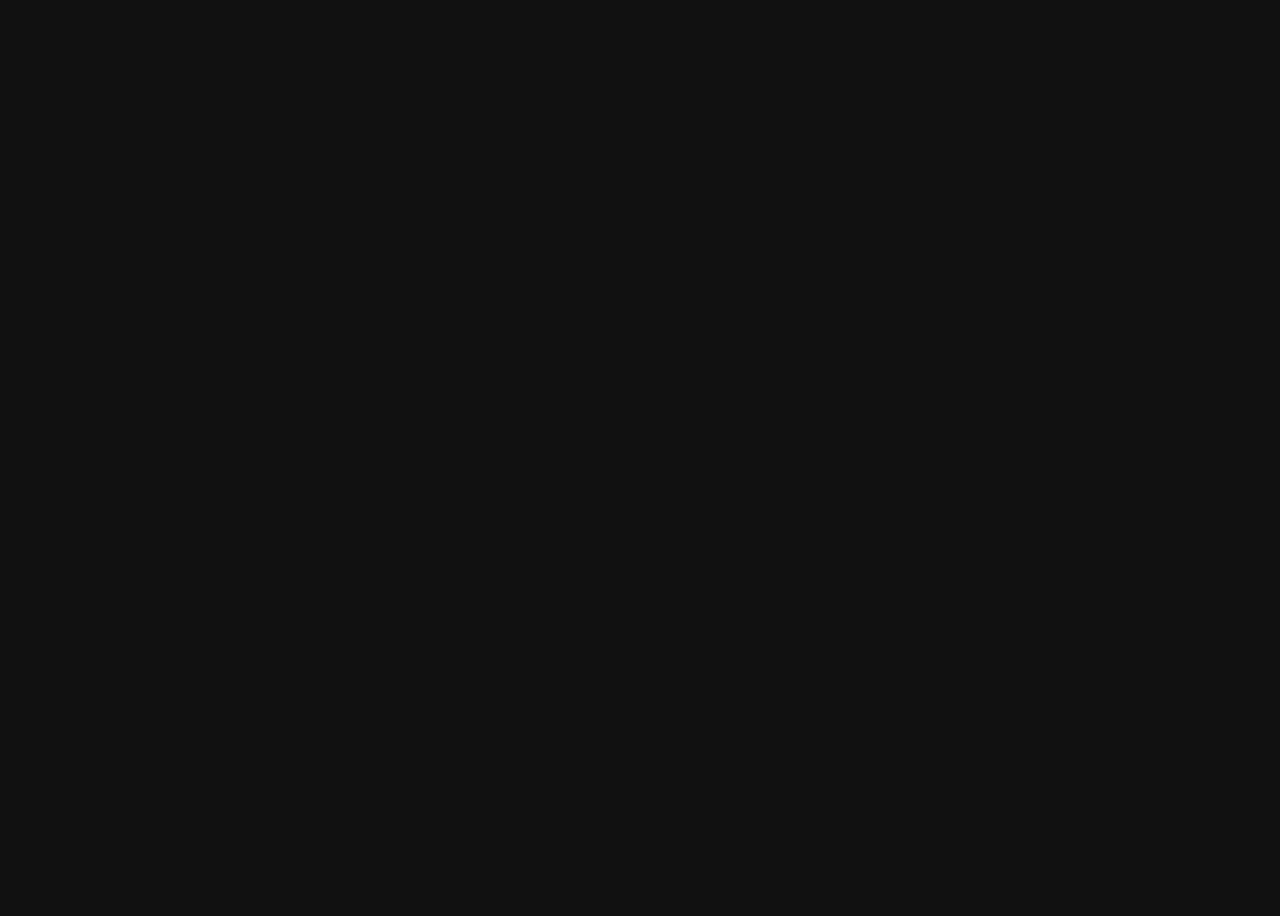
==== index2.html @ e698eedc "Inclusão de animações :hover -Animação no navBar -Animação nop textHero -Algumas correções" ====
<!DOCTYPE html>
<html lang="pt-BR">
<head>
  <meta charset="UTF-8">
  <meta name="viewport" content="width=device-width, initial-scale=1.0">

  <title>Texto Animado</title>

  <style>
    body{
      background: #111;
      color: white;
      height: 100vh;
      display: flex;
      justify-content: center;
      align-items: center;
      font-family: Arial, sans-serif;
    }

    .container{
      font-size: 40px;
      font-weight: bold;
    }

    #texto{
      color: #00ff88;
      transition: opacity 0.5s ease;
    }

    .fade{
      opacity: 0;
    }
  </style>
</head>
<body>

  <div class="container"><span id="texto"></span>
  </div>

  <script>
    const textos = [
      "Disciplina",
      "Força",
      "Técnica",
      "Tradição"
    ];

    let index = 0;

    const elemento = document.getElementById("texto");

    function trocarTexto() {

      // Faz o texto desaparecer
      elemento.classList.add("fade");

      setTimeout(() => {

        // Troca o texto
        index = (index + 1) % textos.length;
        elemento.textContent = textos[index];

        // Faz aparecer novamente
        elemento.classList.remove("fade");

      }, 400);

    }

    // Troca a cada 2 segundos
    setInterval(trocarTexto, 1200);
  </script>

  <script src="https://cdn.jsdelivr.net/npm/typed.js@2.0.12"></script>

<span id="typed"></span>

<script>
  new Typed('#typed', {
    strings: [
      'Programador',
      'Designer',
      'Freelancer'
    ],
    typeSpeed: 70,
    backSpeed: 50,
    loop: true
  });
</script>

</body>
</html>
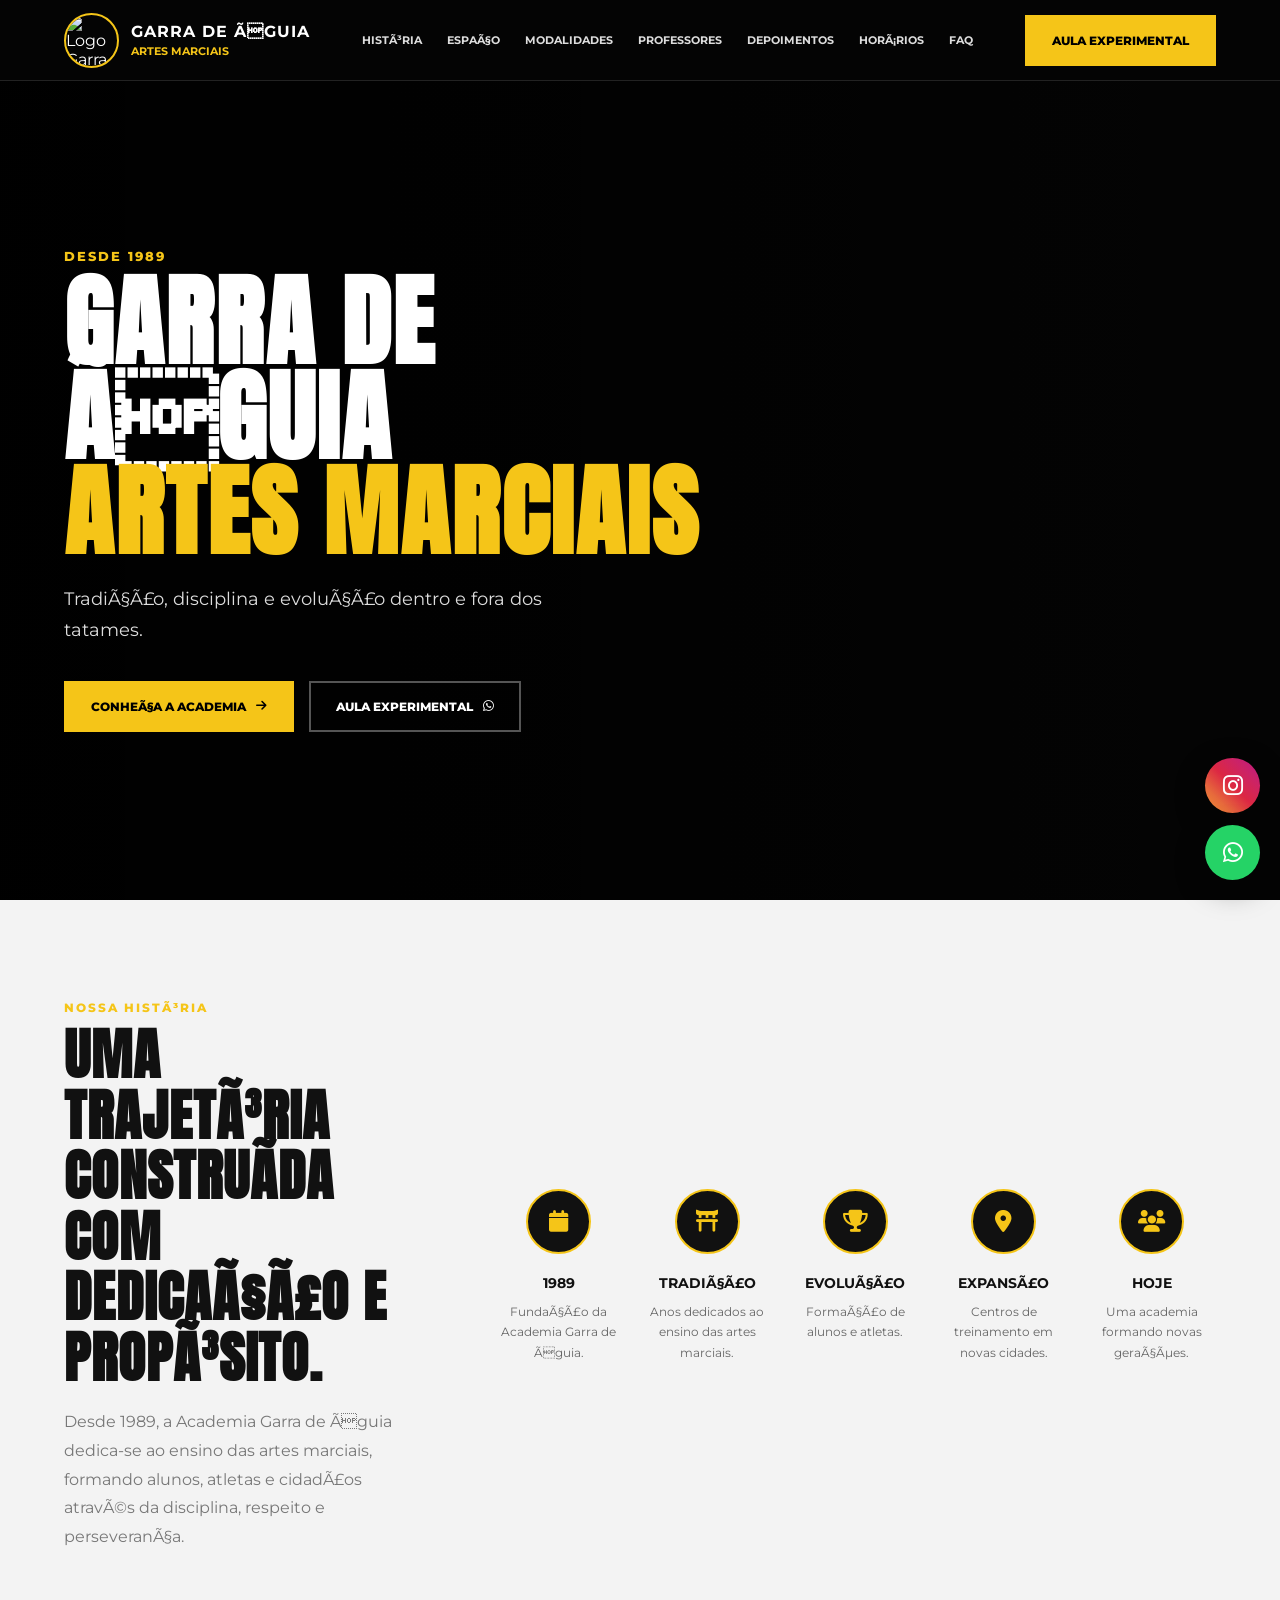
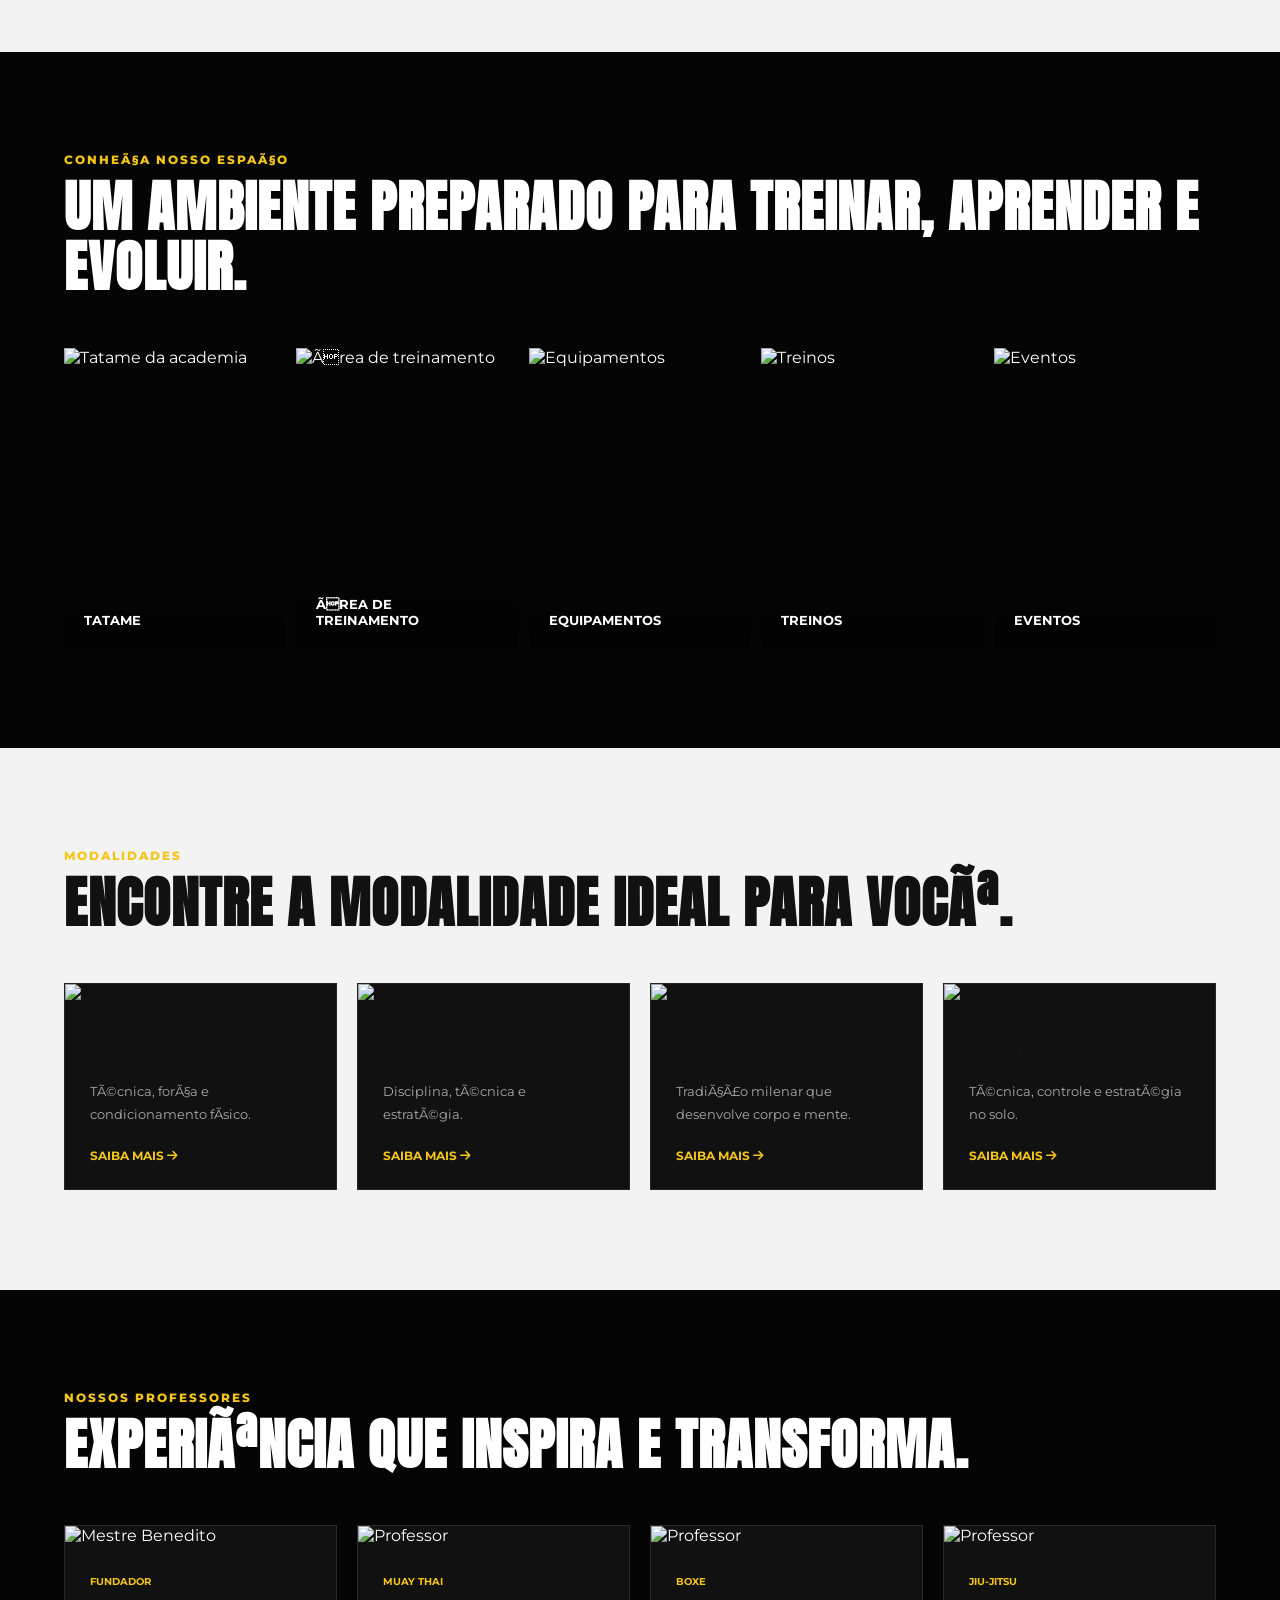
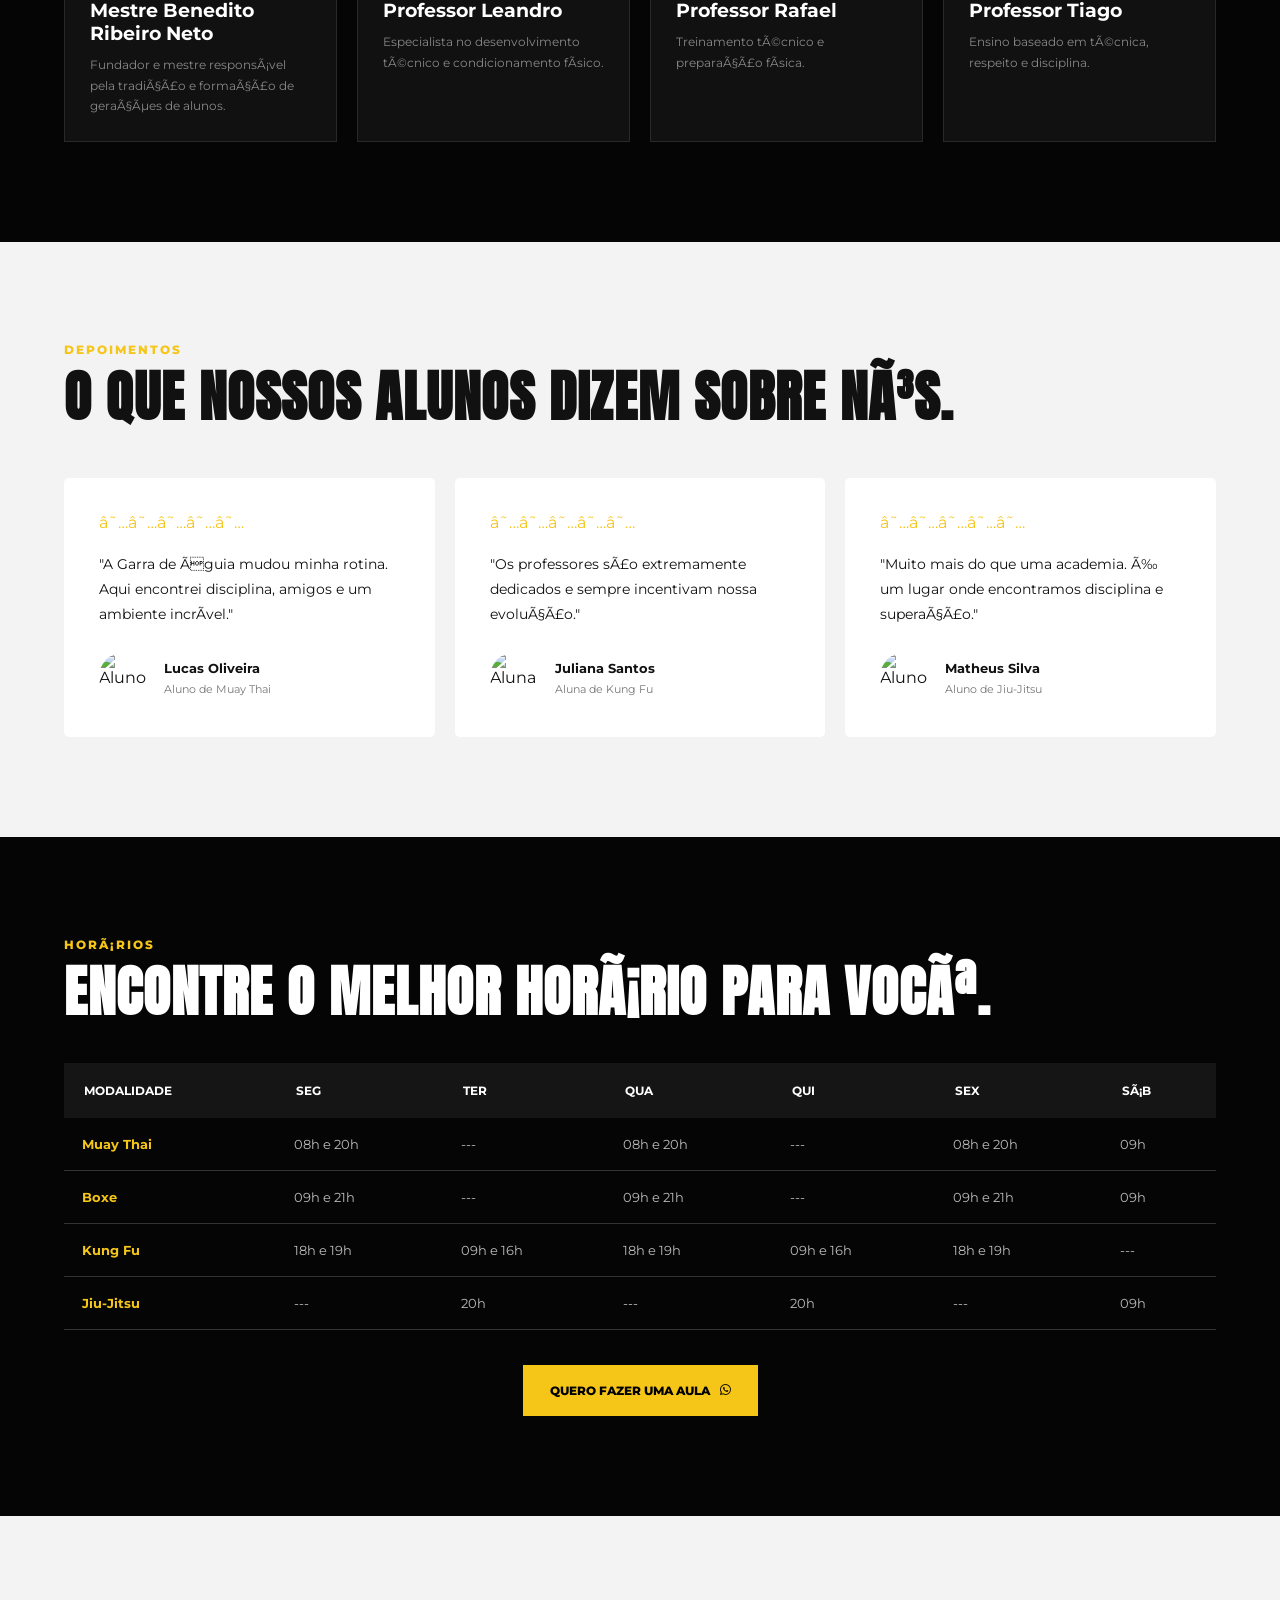
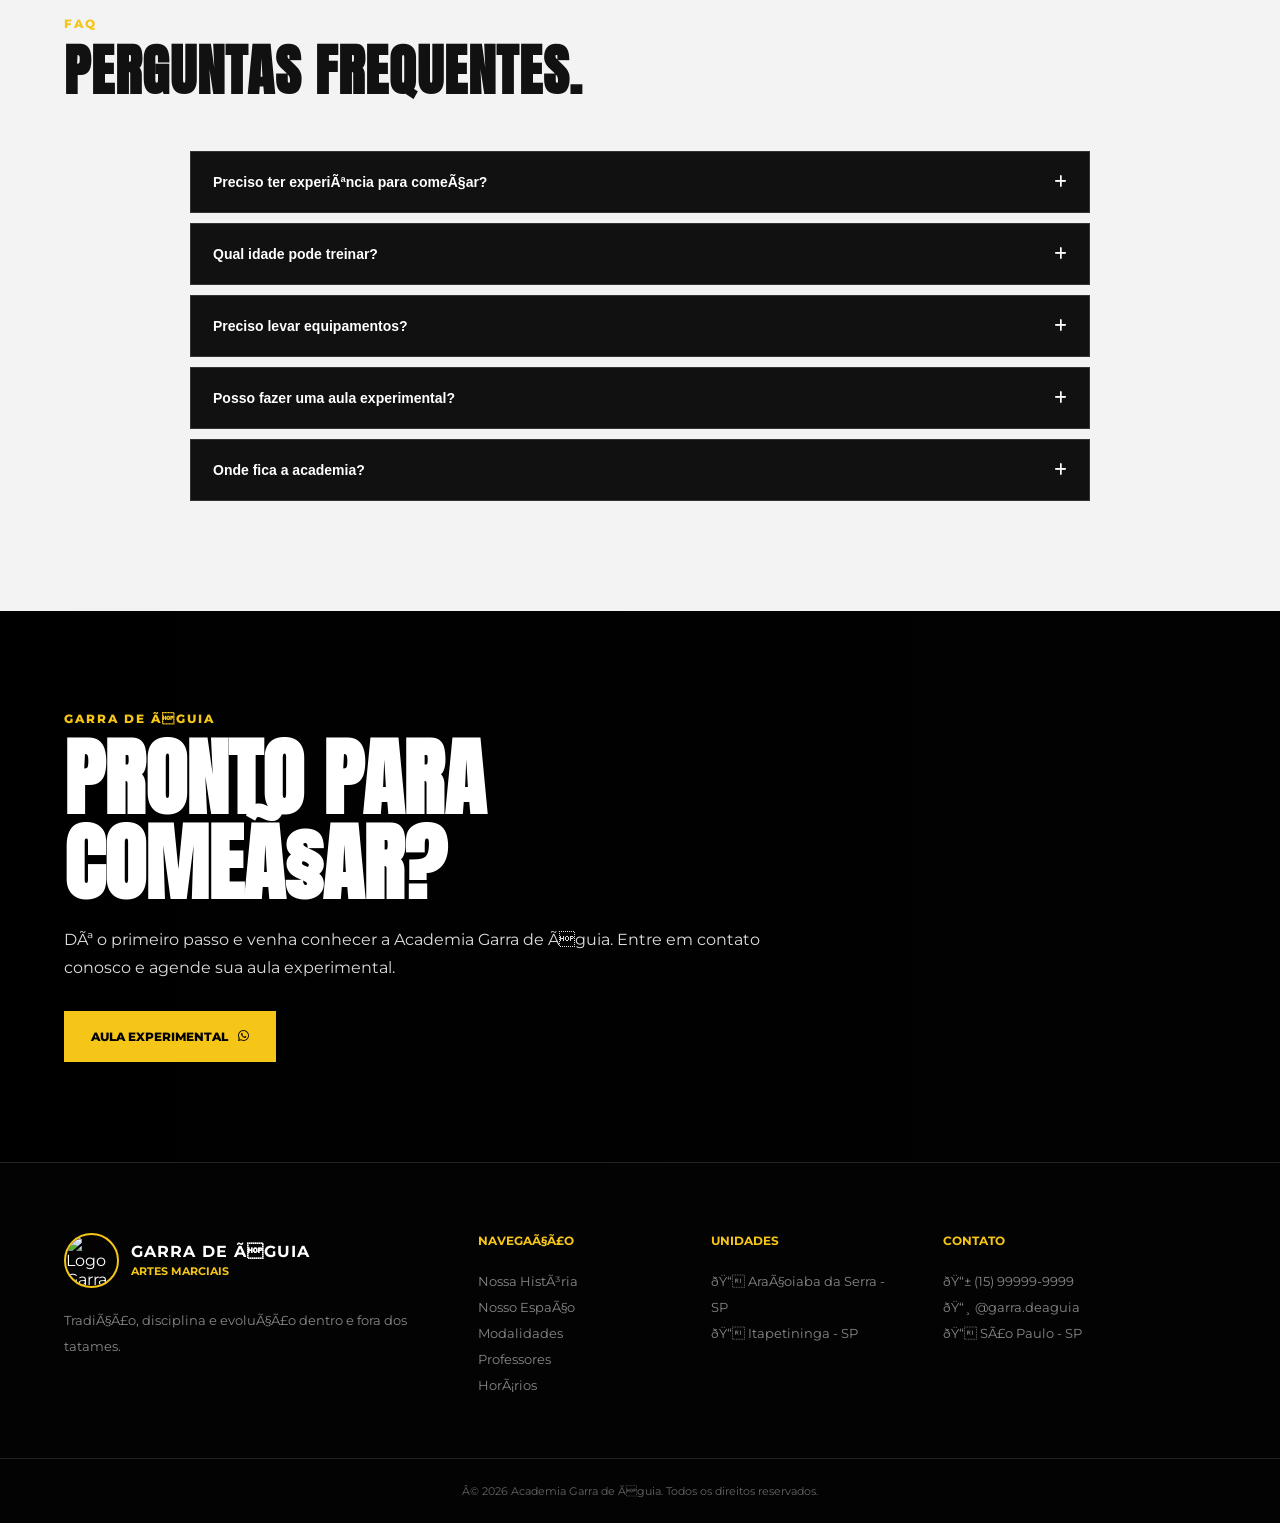
==== commit 4bb33291: "Formatar o pc" ====
--- a/index2.html
+++ b/index2.html
@@ -1,4 +1,5 @@
 <!DOCTYPE html>
+<!--
 <html lang="pt-BR">
 <head>
   <meta charset="UTF-8">
@@ -89,4 +90,2873 @@
 </script>
 
 </body>
+</html>-->
+</html>
+<!DOCTYPE html>
+<html lang="pt-BR">
+
+<head>
+    <meta charset="UTF-8">
+
+    <!-- Responsividade -->
+    <meta name="viewport" content="width=device-width, initial-scale=1.0">
+
+    <!-- SEO -->
+    <title>Academia Garra de Águia | Artes Marciais</title>
+
+    <meta name="description"
+        content="Academia Garra de Águia. Tradição, disciplina e evolução através das artes marciais. Conheça nossas modalidades, professores e horários.">
+
+    <!-- Google Fonts -->
+    <link rel="preconnect" href="https://fonts.googleapis.com">
+
+    <link rel="preconnect" href="https://fonts.gstatic.com" crossorigin>
+
+    <link href="https://fonts.googleapis.com/css2?family=Anton&family=Montserrat:wght@400;500;600;700;800&display=swap"
+        rel="stylesheet">
+
+    <!-- Font Awesome -->
+    <link rel="stylesheet"
+        href="https://cdnjs.cloudflare.com/ajax/libs/font-awesome/6.5.2/css/all.min.css">
+
+    <style>
+
+        /* =====================================================
+           RESET
+        ===================================================== */
+
+        * {
+            margin: 0;
+            padding: 0;
+            box-sizing: border-box;
+        }
+
+        html {
+            scroll-behavior: smooth;
+        }
+
+        body {
+            font-family: "Montserrat", sans-serif;
+            background-color: #050505;
+            color: #ffffff;
+            overflow-x: hidden;
+        }
+
+
+        /* =====================================================
+           VARIÁVEIS
+        ===================================================== */
+
+        :root {
+
+            --amarelo: #f5c518;
+            --amarelo-hover: #ffd84d;
+
+            --preto: #050505;
+            --preto-card: #111111;
+
+            --cinza: #1b1b1b;
+            --cinza-claro: #dddddd;
+
+            --branco: #ffffff;
+
+            --container: 1200px;
+        }
+
+
+        /* =====================================================
+           CLASSES GERAIS
+        ===================================================== */
+
+        .container {
+            width: 90%;
+            max-width: var(--container);
+            margin: auto;
+        }
+
+
+        .section {
+            padding: 100px 0;
+        }
+
+
+        .section-light {
+            background: #f3f3f3;
+            color: #111;
+        }
+
+
+        .section-dark {
+            background: var(--preto);
+        }
+
+
+        .section-tag {
+            display: block;
+            color: var(--amarelo);
+            font-size: 12px;
+            font-weight: 800;
+            letter-spacing: 2px;
+            text-transform: uppercase;
+            margin-bottom: 10px;
+        }
+
+
+        .section-title {
+            font-family: "Anton", sans-serif;
+            font-size: 55px;
+            line-height: 1.1;
+            text-transform: uppercase;
+            margin-bottom: 20px;
+            letter-spacing: 1px;
+        }
+
+
+        .section-description {
+            color: #777;
+            line-height: 1.8;
+            max-width: 650px;
+        }
+
+
+        /* =====================================================
+           BOTÕES
+        ===================================================== */
+
+        .btn {
+            display: inline-flex;
+            align-items: center;
+            justify-content: center;
+            gap: 10px;
+
+            padding: 16px 25px;
+
+            text-decoration: none;
+
+            font-size: 12px;
+            font-weight: 800;
+
+            text-transform: uppercase;
+
+            transition: 0.3s;
+
+            cursor: pointer;
+        }
+
+
+        .btn-primary {
+
+            background: var(--amarelo);
+            color: #000;
+
+            border: 2px solid var(--amarelo);
+        }
+
+
+        .btn-primary:hover {
+
+            background: var(--amarelo-hover);
+
+            transform: translateY(-3px);
+        }
+
+
+        .btn-outline {
+
+            border: 2px solid #555;
+
+            color: white;
+        }
+
+
+        .btn-outline:hover {
+
+            border-color: var(--amarelo);
+
+            color: var(--amarelo);
+        }
+
+
+        /* =====================================================
+           HEADER
+        ===================================================== */
+
+        header {
+
+            position: fixed;
+
+            top: 0;
+
+            width: 100%;
+
+            z-index: 1000;
+
+            background: rgba(5, 5, 5, 0.95);
+
+            backdrop-filter: blur(10px);
+
+            border-bottom: 1px solid #222;
+        }
+
+
+        .navbar {
+
+            height: 80px;
+
+            display: flex;
+
+            align-items: center;
+
+            justify-content: space-between;
+        }
+
+
+        .logo {
+
+            display: flex;
+
+            align-items: center;
+
+            gap: 12px;
+
+            text-decoration: none;
+
+            color: white;
+        }
+
+
+        .logo img {
+
+            width: 55px;
+
+            height: 55px;
+
+            object-fit: cover;
+
+            border-radius: 50%;
+
+            border: 2px solid var(--amarelo);
+        }
+
+
+        .logo-text {
+
+            display: flex;
+
+            flex-direction: column;
+        }
+
+
+        .logo-text strong {
+
+            font-size: 16px;
+
+            letter-spacing: 1px;
+        }
+
+
+        .logo-text span {
+
+            color: var(--amarelo);
+
+            font-size: 11px;
+
+            font-weight: bold;
+
+            margin-top: 3px;
+        }
+
+
+        .nav-links {
+
+            display: flex;
+
+            align-items: center;
+
+            gap: 25px;
+        }
+
+
+        .nav-links a {
+
+            text-decoration: none;
+
+            color: #ddd;
+
+            font-size: 11px;
+
+            font-weight: 700;
+
+            text-transform: uppercase;
+
+            transition: 0.3s;
+        }
+
+
+        .nav-links a:hover {
+
+            color: var(--amarelo);
+        }
+
+
+        .menu-toggle {
+
+            display: none;
+
+            background: transparent;
+
+            border: none;
+
+            color: white;
+
+            font-size: 25px;
+
+            cursor: pointer;
+        }
+
+
+        /* =====================================================
+           HERO
+        ===================================================== */
+
+        .hero {
+
+            min-height: 100vh;
+
+            display: flex;
+
+            align-items: center;
+
+            position: relative;
+
+            padding-top: 80px;
+
+            background:
+                linear-gradient(
+                    90deg,
+                    rgba(0, 0, 0, 0.95) 0%,
+                    rgba(0, 0, 0, 0.75) 40%,
+                    rgba(0, 0, 0, 0.20) 100%
+                ),
+                url("https://images.unsplash.com/photo-1549719386-74dfcbf7dbed?auto=format&fit=crop&w=1600&q=80");
+
+            background-size: cover;
+
+            background-position: center;
+        }
+
+
+        .hero-content {
+
+            max-width: 650px;
+        }
+
+
+        .hero-year {
+
+            display: block;
+
+            color: var(--amarelo);
+
+            font-size: 13px;
+
+            font-weight: 800;
+
+            letter-spacing: 2px;
+
+            margin-bottom: 10px;
+
+            text-transform: uppercase;
+        }
+
+
+        .hero h1 {
+
+            font-family: "Anton", sans-serif;
+
+            font-size: clamp(55px, 8vw, 100px);
+
+            line-height: 0.95;
+
+            text-transform: uppercase;
+
+            letter-spacing: 2px;
+
+            margin-bottom: 25px;
+        }
+
+
+        .hero h1 span {
+
+            color: var(--amarelo);
+        }
+
+
+        .hero p {
+
+            max-width: 500px;
+
+            color: #ddd;
+
+            font-size: 18px;
+
+            line-height: 1.7;
+
+            margin-bottom: 35px;
+        }
+
+
+        .hero-buttons {
+
+            display: flex;
+
+            flex-wrap: wrap;
+
+            gap: 15px;
+        }
+
+
+        /* =====================================================
+           HISTÓRIA
+        ===================================================== */
+
+        .history-grid {
+
+            display: grid;
+
+            grid-template-columns: 1fr 2fr;
+
+            gap: 70px;
+
+            align-items: center;
+        }
+
+
+        .timeline {
+
+            display: grid;
+
+            grid-template-columns: repeat(5, 1fr);
+
+            gap: 20px;
+        }
+
+
+        .timeline-item {
+
+            position: relative;
+
+            text-align: center;
+        }
+
+
+        .timeline-icon {
+
+            width: 65px;
+
+            height: 65px;
+
+            background: #111;
+
+            color: var(--amarelo);
+
+            border-radius: 50%;
+
+            margin: auto;
+
+            display: flex;
+
+            align-items: center;
+
+            justify-content: center;
+
+            font-size: 22px;
+
+            border: 2px solid var(--amarelo);
+        }
+
+
+        .timeline-item h3 {
+
+            margin: 20px 0 10px;
+
+            font-size: 14px;
+
+            text-transform: uppercase;
+        }
+
+
+        .timeline-item p {
+
+            font-size: 12px;
+
+            line-height: 1.7;
+
+            color: #666;
+        }
+
+
+        /* =====================================================
+           ESPAÇO
+        ===================================================== */
+
+        .space-header {
+
+            margin-bottom: 50px;
+        }
+
+
+        .gallery {
+
+            display: grid;
+
+            grid-template-columns: repeat(5, 1fr);
+
+            gap: 10px;
+        }
+
+
+        .gallery-item {
+
+            position: relative;
+
+            height: 300px;
+
+            overflow: hidden;
+
+            cursor: pointer;
+        }
+
+
+        .gallery-item img {
+
+            width: 100%;
+
+            height: 100%;
+
+            object-fit: cover;
+
+            transition: 0.5s;
+        }
+
+
+        .gallery-item:hover img {
+
+            transform: scale(1.1);
+        }
+
+
+        .gallery-overlay {
+
+            position: absolute;
+
+            bottom: 0;
+
+            left: 0;
+
+            width: 100%;
+
+            padding: 20px;
+
+            background:
+                linear-gradient(
+                    transparent,
+                    rgba(0,0,0,0.9)
+                );
+        }
+
+
+        .gallery-overlay h3 {
+
+            font-size: 13px;
+
+            text-transform: uppercase;
+        }
+
+
+        /* =====================================================
+           MODALIDADES
+        ===================================================== */
+
+        .modalities-grid {
+
+            display: grid;
+
+            grid-template-columns: repeat(4, 1fr);
+
+            gap: 20px;
+
+            margin-top: 50px;
+        }
+
+
+        .modality-card {
+
+            background: var(--preto-card);
+
+            border: 1px solid #252525;
+
+            overflow: hidden;
+
+            transition: 0.3s;
+        }
+
+
+        .modality-card:hover {
+
+            transform: translateY(-8px);
+
+            border-color: var(--amarelo);
+        }
+
+
+        .modality-card img {
+
+            width: 100%;
+
+            height: 220px;
+
+            object-fit: cover;
+        }
+
+
+        .modality-content {
+
+            padding: 25px;
+        }
+
+
+        .modality-content h3 {
+
+            font-family: "Anton";
+
+            font-size: 28px;
+
+            margin-bottom: 10px;
+
+            text-transform: uppercase;
+        }
+
+
+        .modality-content p {
+
+            color: #aaa;
+
+            font-size: 13px;
+
+            line-height: 1.7;
+
+            margin-bottom: 20px;
+        }
+
+
+        .modality-content a {
+
+            color: var(--amarelo);
+
+            font-size: 12px;
+
+            font-weight: bold;
+
+            text-decoration: none;
+
+            text-transform: uppercase;
+        }
+
+
+        /* =====================================================
+           PROFESSORES
+        ===================================================== */
+
+        .teachers-grid {
+
+            display: grid;
+
+            grid-template-columns: repeat(4, 1fr);
+
+            gap: 20px;
+
+            margin-top: 50px;
+        }
+
+
+        .teacher-card {
+
+            background: #111;
+
+            border: 1px solid #292929;
+
+            overflow: hidden;
+
+            transition: 0.3s;
+        }
+
+
+        .teacher-card:hover {
+
+            border-color: var(--amarelo);
+        }
+
+
+        .teacher-card img {
+
+            width: 100%;
+
+            height: 320px;
+
+            object-fit: cover;
+
+            filter: grayscale(20%);
+        }
+
+
+        .teacher-info {
+
+            padding: 25px;
+        }
+
+
+        .teacher-info small {
+
+            color: var(--amarelo);
+
+            font-size: 10px;
+
+            font-weight: bold;
+
+            text-transform: uppercase;
+        }
+
+
+        .teacher-info h3 {
+
+            margin: 10px 0;
+
+            font-size: 19px;
+        }
+
+
+        .teacher-info p {
+
+            color: #888;
+
+            font-size: 12px;
+
+            line-height: 1.7;
+        }
+
+
+        /* =====================================================
+           DEPOIMENTOS
+        ===================================================== */
+
+        .testimonials-grid {
+
+            display: grid;
+
+            grid-template-columns: repeat(3, 1fr);
+
+            gap: 20px;
+
+            margin-top: 50px;
+        }
+
+
+        .testimonial {
+
+            background: white;
+
+            color: #111;
+
+            padding: 35px;
+
+            border-radius: 5px;
+        }
+
+
+        .stars {
+
+            color: var(--amarelo);
+
+            margin-bottom: 20px;
+        }
+
+
+        .testimonial p {
+
+            font-size: 14px;
+
+            line-height: 1.8;
+
+            margin-bottom: 25px;
+        }
+
+
+        .student {
+
+            display: flex;
+
+            align-items: center;
+
+            gap: 15px;
+        }
+
+
+        .student img {
+
+            width: 50px;
+
+            height: 50px;
+
+            border-radius: 50%;
+
+            object-fit: cover;
+        }
+
+
+        .student strong {
+
+            font-size: 13px;
+        }
+
+
+        .student span {
+
+            display: block;
+
+            color: #777;
+
+            font-size: 11px;
+
+            margin-top: 5px;
+        }
+
+
+        /* =====================================================
+           HORÁRIOS
+        ===================================================== */
+
+        .schedule-wrapper {
+
+            overflow-x: auto;
+
+            margin-top: 40px;
+        }
+
+
+        table {
+
+            width: 100%;
+
+            min-width: 750px;
+
+            border-collapse: collapse;
+        }
+
+
+        th {
+
+            background: #151515;
+
+            color: white;
+
+            padding: 20px;
+
+            text-align: left;
+
+            font-size: 12px;
+
+            text-transform: uppercase;
+        }
+
+
+        td {
+
+            padding: 18px;
+
+            border-bottom: 1px solid #333;
+
+            color: #bbb;
+
+            font-size: 13px;
+        }
+
+
+        td:first-child {
+
+            color: var(--amarelo);
+
+            font-weight: bold;
+        }
+
+
+        .schedule-button {
+
+            text-align: center;
+
+            margin-top: 35px;
+        }
+
+
+        /* =====================================================
+           FAQ
+        ===================================================== */
+
+        .faq-container {
+
+            max-width: 900px;
+
+            margin: 50px auto 0;
+        }
+
+
+        .faq-item {
+
+            border: 1px solid #333;
+
+            margin-bottom: 10px;
+        }
+
+
+        .faq-question {
+
+            width: 100%;
+
+            background: #111;
+
+            color: white;
+
+            border: none;
+
+            padding: 22px;
+
+            display: flex;
+
+            justify-content: space-between;
+
+            align-items: center;
+
+            text-align: left;
+
+            cursor: pointer;
+
+            font-size: 14px;
+
+            font-weight: 600;
+        }
+
+
+        .faq-answer {
+
+            max-height: 0;
+
+            overflow: hidden;
+
+            background: #161616;
+
+            transition: 0.3s;
+        }
+
+
+        .faq-answer p {
+
+            padding: 20px;
+
+            color: #aaa;
+
+            font-size: 13px;
+
+            line-height: 1.7;
+        }
+
+
+        .faq-item.active .faq-answer {
+
+            max-height: 200px;
+        }
+
+
+        /* =====================================================
+           CTA FINAL
+        ===================================================== */
+
+        .cta {
+
+            padding: 100px 0;
+
+            background:
+                linear-gradient(
+                    90deg,
+                    rgba(0,0,0,0.95),
+                    rgba(0,0,0,0.6)
+                ),
+                url("https://images.unsplash.com/photo-1517438476312-10d79c077509?auto=format&fit=crop&w=1600&q=80");
+
+            background-size: cover;
+
+            background-position: center;
+        }
+
+
+        .cta-content {
+
+            max-width: 700px;
+        }
+
+
+        .cta h2 {
+
+            font-family: "Anton";
+
+            font-size: clamp(50px, 7vw, 85px);
+
+            line-height: 1;
+
+            text-transform: uppercase;
+
+            margin-bottom: 20px;
+        }
+
+
+        .cta p {
+
+            color: #ddd;
+
+            line-height: 1.7;
+
+            margin-bottom: 30px;
+        }
+
+
+        /* =====================================================
+           FOOTER
+        ===================================================== */
+
+        footer {
+
+            background: #030303;
+
+            border-top: 1px solid #222;
+
+            padding-top: 70px;
+        }
+
+
+        .footer-grid {
+
+            display: grid;
+
+            grid-template-columns: 2fr 1fr 1fr 1.5fr;
+
+            gap: 50px;
+
+            padding-bottom: 60px;
+        }
+
+
+        .footer-column h3 {
+
+            color: var(--amarelo);
+
+            font-size: 12px;
+
+            text-transform: uppercase;
+
+            margin-bottom: 20px;
+        }
+
+
+        .footer-column p,
+        .footer-column a {
+
+            color: #888;
+
+            text-decoration: none;
+
+            font-size: 13px;
+
+            line-height: 2;
+        }
+
+
+        .footer-column a:hover {
+
+            color: var(--amarelo);
+        }
+
+
+        .footer-bottom {
+
+            border-top: 1px solid #222;
+
+            padding: 25px 0;
+
+            text-align: center;
+
+            color: #666;
+
+            font-size: 11px;
+        }
+
+
+        /* =====================================================
+           BOTÕES FLUTUANTES
+        ===================================================== */
+
+        .floating-buttons {
+
+            position: fixed;
+
+            right: 20px;
+
+            bottom: 20px;
+
+            display: flex;
+
+            flex-direction: column;
+
+            gap: 12px;
+
+            z-index: 999;
+        }
+
+
+        .floating-buttons a {
+
+            width: 55px;
+
+            height: 55px;
+
+            border-radius: 50%;
+
+            display: flex;
+
+            align-items: center;
+
+            justify-content: center;
+
+            color: white;
+
+            font-size: 23px;
+
+            text-decoration: none;
+
+            box-shadow: 0 10px 30px rgba(0,0,0,0.4);
+        }
+
+
+        .instagram {
+
+            background:
+                linear-gradient(
+                    45deg,
+                    #f09433,
+                    #e6683c,
+                    #dc2743,
+                    #cc2366,
+                    #bc1888
+                );
+        }
+
+
+        .whatsapp {
+
+            background: #25d366;
+        }
+
+
+        /* =====================================================
+           RESPONSIVIDADE
+        ===================================================== */
+
+        @media (max-width: 1000px) {
+
+            .nav-links {
+
+                position: absolute;
+
+                top: 80px;
+
+                left: 0;
+
+                width: 100%;
+
+                background: #050505;
+
+                flex-direction: column;
+
+                align-items: flex-start;
+
+                padding: 30px 5%;
+
+                display: none;
+            }
+
+
+            .nav-links.active {
+
+                display: flex;
+            }
+
+
+            .menu-toggle {
+
+                display: block;
+            }
+
+
+            .nav-button {
+
+                display: none;
+            }
+
+
+            .history-grid {
+
+                grid-template-columns: 1fr;
+            }
+
+
+            .timeline {
+
+                grid-template-columns: repeat(3, 1fr);
+            }
+
+
+            .gallery {
+
+                grid-template-columns: repeat(3, 1fr);
+            }
+
+
+            .modalities-grid {
+
+                grid-template-columns: repeat(2, 1fr);
+            }
+
+
+            .teachers-grid {
+
+                grid-template-columns: repeat(2, 1fr);
+            }
+
+
+            .footer-grid {
+
+                grid-template-columns: repeat(2, 1fr);
+            }
+
+        }
+
+
+        /* =====================================================
+           MOBILE
+        ===================================================== */
+
+        @media (max-width: 600px) {
+
+            .section {
+
+                padding: 70px 0;
+            }
+
+
+            .section-title {
+
+                font-size: 40px;
+            }
+
+
+            .navbar {
+
+                height: 70px;
+            }
+
+
+            .logo img {
+
+                width: 45px;
+
+                height: 45px;
+            }
+
+
+            .logo-text strong {
+
+                font-size: 13px;
+            }
+
+
+            .hero {
+
+                padding-top: 70px;
+
+                min-height: 100vh;
+
+                background-position: 60% center;
+            }
+
+
+            .hero h1 {
+
+                font-size: 58px;
+            }
+
+
+            .hero p {
+
+                font-size: 15px;
+            }
+
+
+            .hero-buttons {
+
+                flex-direction: column;
+            }
+
+
+            .btn {
+
+                width: 100%;
+            }
+
+
+            /* Timeline vertical */
+
+            .timeline {
+
+                grid-template-columns: 1fr;
+
+                gap: 30px;
+            }
+
+
+            .timeline-item {
+
+                display: grid;
+
+                grid-template-columns: 70px 1fr;
+
+                text-align: left;
+
+                align-items: center;
+            }
+
+
+            .timeline-icon {
+
+                grid-row: span 2;
+            }
+
+
+            .timeline-item h3 {
+
+                margin: 0;
+            }
+
+
+            .gallery {
+
+                grid-template-columns: 1fr;
+            }
+
+
+            .gallery-item {
+
+                height: 230px;
+            }
+
+
+            .modalities-grid {
+
+                grid-template-columns: 1fr;
+            }
+
+
+            .teachers-grid {
+
+                grid-template-columns: repeat(2, 1fr);
+            }
+
+
+            .teacher-card img {
+
+                height: 220px;
+            }
+
+
+            .teacher-info {
+
+                padding: 15px;
+            }
+
+
+            .teacher-info h3 {
+
+                font-size: 15px;
+            }
+
+
+            .teacher-info p {
+
+                font-size: 10px;
+            }
+
+
+            .testimonials-grid {
+
+                grid-template-columns: 1fr;
+            }
+
+
+            .footer-grid {
+
+                grid-template-columns: 1fr;
+            }
+
+
+            .cta {
+
+                padding: 80px 0;
+            }
+
+
+            .cta h2 {
+
+                font-size: 50px;
+            }
+
+        }
+
+    </style>
+</head>
+
+
+<body>
+
+
+    <!-- =====================================================
+         HEADER
+    ====================================================== -->
+
+    <header>
+
+        <div class="container navbar">
+
+            <a href="#inicio" class="logo">
+
+                <!-- SUBSTITUA PELA SUA LOGO -->
+                <img src="img/logo.png" alt="Logo Garra de Águia">
+
+                <div class="logo-text">
+
+                    <strong>GARRA DE ÁGUIA</strong>
+
+                    <span>ARTES MARCIAIS</span>
+
+                </div>
+
+            </a>
+
+
+            <nav class="nav-links" id="navLinks">
+
+                <a href="#historia">História</a>
+
+                <a href="#espaco">Espaço</a>
+
+                <a href="#modalidades">Modalidades</a>
+
+                <a href="#professores">Professores</a>
+
+                <a href="#depoimentos">Depoimentos</a>
+
+                <a href="#horarios">Horários</a>
+
+                <a href="#faq">FAQ</a>
+
+            </nav>
+
+
+            <a href="#contato" class="btn btn-primary nav-button">
+
+                Aula Experimental
+
+            </a>
+
+
+            <button class="menu-toggle" id="menuToggle">
+
+                <i class="fa-solid fa-bars"></i>
+
+            </button>
+
+        </div>
+
+    </header>
+
+
+
+    <!-- =====================================================
+         HERO
+    ====================================================== -->
+
+    <main>
+
+        <section class="hero" id="inicio">
+
+            <div class="container">
+
+                <div class="hero-content">
+
+                    <span class="hero-year">
+
+                        Desde 1989
+
+                    </span>
+
+
+                    <h1>
+
+                        Garra de Águia
+
+                        <br>
+
+                        <span>Artes Marciais</span>
+
+                    </h1>
+
+
+                    <p>
+
+                        Tradição, disciplina e evolução dentro e fora dos tatames.
+
+                    </p>
+
+
+                    <div class="hero-buttons">
+
+                        <a href="#historia" class="btn btn-primary">
+
+                            Conheça a Academia
+
+                            <i class="fa-solid fa-arrow-right"></i>
+
+                        </a>
+
+
+                        <a href="#contato" class="btn btn-outline">
+
+                            Aula Experimental
+
+                            <i class="fa-brands fa-whatsapp"></i>
+
+                        </a>
+
+                    </div>
+
+                </div>
+
+            </div>
+
+        </section>
+
+
+
+        <!-- =====================================================
+             NOSSA HISTÓRIA
+        ====================================================== -->
+
+        <section class="section section-light" id="historia">
+
+            <div class="container">
+
+                <div class="history-grid">
+
+
+                    <div>
+
+                        <span class="section-tag">
+
+                            Nossa História
+
+                        </span>
+
+
+                        <h2 class="section-title">
+
+                            Uma trajetória construída com dedicação e propósito.
+
+                        </h2>
+
+
+                        <p class="section-description">
+
+                            Desde 1989, a Academia Garra de Águia dedica-se
+                            ao ensino das artes marciais, formando alunos,
+                            atletas e cidadãos através da disciplina,
+                            respeito e perseverança.
+
+                        </p>
+
+                    </div>
+
+
+
+                    <div class="timeline">
+
+
+                        <div class="timeline-item">
+
+                            <div class="timeline-icon">
+
+                                <i class="fa-solid fa-calendar"></i>
+
+                            </div>
+
+                            <h3>1989</h3>
+
+                            <p>
+
+                                Fundação da Academia Garra de Águia.
+
+                            </p>
+
+                        </div>
+
+
+
+                        <div class="timeline-item">
+
+                            <div class="timeline-icon">
+
+                                <i class="fa-solid fa-torii-gate"></i>
+
+                            </div>
+
+                            <h3>Tradição</h3>
+
+                            <p>
+
+                                Anos dedicados ao ensino das artes marciais.
+
+                            </p>
+
+                        </div>
+
+
+
+                        <div class="timeline-item">
+
+                            <div class="timeline-icon">
+
+                                <i class="fa-solid fa-trophy"></i>
+
+                            </div>
+
+                            <h3>Evolução</h3>
+
+                            <p>
+
+                                Formação de alunos e atletas.
+
+                            </p>
+
+                        </div>
+
+
+
+                        <div class="timeline-item">
+
+                            <div class="timeline-icon">
+
+                                <i class="fa-solid fa-location-dot"></i>
+
+                            </div>
+
+                            <h3>Expansão</h3>
+
+                            <p>
+
+                                Centros de treinamento em novas cidades.
+
+                            </p>
+
+                        </div>
+
+
+
+                        <div class="timeline-item">
+
+                            <div class="timeline-icon">
+
+                                <i class="fa-solid fa-users"></i>
+
+                            </div>
+
+                            <h3>Hoje</h3>
+
+                            <p>
+
+                                Uma academia formando novas gerações.
+
+                            </p>
+
+                        </div>
+
+                    </div>
+
+                </div>
+
+            </div>
+
+        </section>
+
+
+
+        <!-- =====================================================
+             NOSSO ESPAÇO
+        ====================================================== -->
+
+        <section class="section section-dark" id="espaco">
+
+            <div class="container">
+
+                <div class="space-header">
+
+                    <span class="section-tag">
+
+                        Conheça nosso espaço
+
+                    </span>
+
+
+                    <h2 class="section-title">
+
+                        Um ambiente preparado para treinar, aprender e evoluir.
+
+                    </h2>
+
+                </div>
+
+
+                <div class="gallery">
+
+
+                    <div class="gallery-item">
+
+                        <img
+                            src="https://images.unsplash.com/photo-1581009146145-b5ef050c2e1e?auto=format&fit=crop&w=800&q=80"
+                            alt="Tatame da academia">
+
+                        <div class="gallery-overlay">
+
+                            <h3>Tatame</h3>
+
+                        </div>
+
+                    </div>
+
+
+
+                    <div class="gallery-item">
+
+                        <img
+                            src="https://images.unsplash.com/photo-1571019613454-1cb2f99b2d8b?auto=format&fit=crop&w=800&q=80"
+                            alt="Área de treinamento">
+
+                        <div class="gallery-overlay">
+
+                            <h3>Área de Treinamento</h3>
+
+                        </div>
+
+                    </div>
+
+
+
+                    <div class="gallery-item">
+
+                        <img
+                            src="https://images.unsplash.com/photo-1517836357463-d25dfeac3438?auto=format&fit=crop&w=800&q=80"
+                            alt="Equipamentos">
+
+                        <div class="gallery-overlay">
+
+                            <h3>Equipamentos</h3>
+
+                        </div>
+
+                    </div>
+
+
+
+                    <div class="gallery-item">
+
+                        <img
+                            src="https://images.unsplash.com/photo-1599058917212-d750089bc07e?auto=format&fit=crop&w=800&q=80"
+                            alt="Treinos">
+
+                        <div class="gallery-overlay">
+
+                            <h3>Treinos</h3>
+
+                        </div>
+
+                    </div>
+
+
+
+                    <div class="gallery-item">
+
+                        <img
+                            src="https://images.unsplash.com/photo-1526506118085-60ce8714f8c5?auto=format&fit=crop&w=800&q=80"
+                            alt="Eventos">
+
+                        <div class="gallery-overlay">
+
+                            <h3>Eventos</h3>
+
+                        </div>
+
+                    </div>
+
+                </div>
+
+            </div>
+
+        </section>
+
+
+
+        <!-- =====================================================
+             MODALIDADES
+        ====================================================== -->
+
+        <section class="section section-light" id="modalidades">
+
+            <div class="container">
+
+                <span class="section-tag">
+
+                    Modalidades
+
+                </span>
+
+
+                <h2 class="section-title">
+
+                    Encontre a modalidade ideal para você.
+
+                </h2>
+
+
+                <div class="modalities-grid">
+
+
+                    <article class="modality-card">
+
+                        <img
+                            src="https://images.unsplash.com/photo-1517438476312-10d79c077509?auto=format&fit=crop&w=800&q=80"
+                            alt="Muay Thai">
+
+                        <div class="modality-content">
+
+                            <h3>Muay Thai</h3>
+
+                            <p>
+
+                                Técnica, força e condicionamento físico.
+
+                            </p>
+
+                            <a href="#">
+
+                                Saiba mais
+
+                                <i class="fa-solid fa-arrow-right"></i>
+
+                            </a>
+
+                        </div>
+
+                    </article>
+
+
+
+                    <article class="modality-card">
+
+                        <img
+                            src="https://images.unsplash.com/photo-1549719386-74dfcbf7dbed?auto=format&fit=crop&w=800&q=80"
+                            alt="Boxe">
+
+                        <div class="modality-content">
+
+                            <h3>Boxe</h3>
+
+                            <p>
+
+                                Disciplina, técnica e estratégia.
+
+                            </p>
+
+                            <a href="#">
+
+                                Saiba mais
+
+                                <i class="fa-solid fa-arrow-right"></i>
+
+                            </a>
+
+                        </div>
+
+                    </article>
+
+
+
+                    <article class="modality-card">
+
+                        <img
+                            src="https://images.unsplash.com/photo-1555597673-b21d5c935865?auto=format&fit=crop&w=800&q=80"
+                            alt="Kung Fu">
+
+                        <div class="modality-content">
+
+                            <h3>Kung Fu</h3>
+
+                            <p>
+
+                                Tradição milenar que desenvolve corpo e mente.
+
+                            </p>
+
+                            <a href="#">
+
+                                Saiba mais
+
+                                <i class="fa-solid fa-arrow-right"></i>
+
+                            </a>
+
+                        </div>
+
+                    </article>
+
+
+
+                    <article class="modality-card">
+
+                        <img
+                            src="https://images.unsplash.com/photo-1517963879433-6ad2b056d712?auto=format&fit=crop&w=800&q=80"
+                            alt="Jiu-Jitsu">
+
+                        <div class="modality-content">
+
+                            <h3>Jiu-Jitsu</h3>
+
+                            <p>
+
+                                Técnica, controle e estratégia no solo.
+
+                            </p>
+
+                            <a href="#">
+
+                                Saiba mais
+
+                                <i class="fa-solid fa-arrow-right"></i>
+
+                            </a>
+
+                        </div>
+
+                    </article>
+
+                </div>
+
+            </div>
+
+        </section>
+
+
+
+        <!-- =====================================================
+             PROFESSORES
+        ====================================================== -->
+
+        <section class="section section-dark" id="professores">
+
+            <div class="container">
+
+                <span class="section-tag">
+
+                    Nossos Professores
+
+                </span>
+
+
+                <h2 class="section-title">
+
+                    Experiência que inspira e transforma.
+
+                </h2>
+
+
+                <div class="teachers-grid">
+
+
+                    <article class="teacher-card">
+
+                        <img
+                            src="https://images.unsplash.com/photo-1564415051543-cb73a9d9e8c1?auto=format&fit=crop&w=600&q=80"
+                            alt="Mestre Benedito">
+
+                        <div class="teacher-info">
+
+                            <small>Fundador</small>
+
+                            <h3>Mestre Benedito Ribeiro Neto</h3>
+
+                            <p>
+
+                                Fundador e mestre responsável pela tradição
+                                e formação de gerações de alunos.
+
+                            </p>
+
+                        </div>
+
+                    </article>
+
+
+
+                    <article class="teacher-card">
+
+                        <img
+                            src="https://images.unsplash.com/photo-1584464491033-06628f3a6b7b?auto=format&fit=crop&w=600&q=80"
+                            alt="Professor">
+
+                        <div class="teacher-info">
+
+                            <small>Muay Thai</small>
+
+                            <h3>Professor Leandro</h3>
+
+                            <p>
+
+                                Especialista no desenvolvimento técnico
+                                e condicionamento físico.
+
+                            </p>
+
+                        </div>
+
+                    </article>
+
+
+
+                    <article class="teacher-card">
+
+                        <img
+                            src="https://images.unsplash.com/photo-1583473848882-f9a5bc7fd2ee?auto=format&fit=crop&w=600&q=80"
+                            alt="Professor">
+
+                        <div class="teacher-info">
+
+                            <small>Boxe</small>
+
+                            <h3>Professor Rafael</h3>
+
+                            <p>
+
+                                Treinamento técnico e preparação física.
+
+                            </p>
+
+                        </div>
+
+                    </article>
+
+
+
+                    <article class="teacher-card">
+
+                        <img
+                            src="https://images.unsplash.com/photo-1538805060514-97d9cc17730c?auto=format&fit=crop&w=600&q=80"
+                            alt="Professor">
+
+                        <div class="teacher-info">
+
+                            <small>Jiu-Jitsu</small>
+
+                            <h3>Professor Tiago</h3>
+
+                            <p>
+
+                                Ensino baseado em técnica,
+                                respeito e disciplina.
+
+                            </p>
+
+                        </div>
+
+                    </article>
+
+                </div>
+
+            </div>
+
+        </section>
+
+
+
+        <!-- =====================================================
+             DEPOIMENTOS
+        ====================================================== -->
+
+        <section class="section section-light" id="depoimentos">
+
+            <div class="container">
+
+                <span class="section-tag">
+
+                    Depoimentos
+
+                </span>
+
+
+                <h2 class="section-title">
+
+                    O que nossos alunos dizem sobre nós.
+
+                </h2>
+
+
+                <div class="testimonials-grid">
+
+
+                    <article class="testimonial">
+
+                        <div class="stars">
+
+                            ★★★★★
+
+                        </div>
+
+                        <p>
+
+                            "A Garra de Águia mudou minha rotina.
+                            Aqui encontrei disciplina, amigos e
+                            um ambiente incrível."
+
+                        </p>
+
+                        <div class="student">
+
+                            <img
+                                src="https://randomuser.me/api/portraits/men/32.jpg"
+                                alt="Aluno">
+
+                            <div>
+
+                                <strong>Lucas Oliveira</strong>
+
+                                <span>Aluno de Muay Thai</span>
+
+                            </div>
+
+                        </div>
+
+                    </article>
+
+
+
+                    <article class="testimonial">
+
+                        <div class="stars">
+
+                            ★★★★★
+
+                        </div>
+
+                        <p>
+
+                            "Os professores são extremamente
+                            dedicados e sempre incentivam
+                            nossa evolução."
+
+                        </p>
+
+                        <div class="student">
+
+                            <img
+                                src="https://randomuser.me/api/portraits/women/44.jpg"
+                                alt="Aluna">
+
+                            <div>
+
+                                <strong>Juliana Santos</strong>
+
+                                <span>Aluna de Kung Fu</span>
+
+                            </div>
+
+                        </div>
+
+                    </article>
+
+
+
+                    <article class="testimonial">
+
+                        <div class="stars">
+
+                            ★★★★★
+
+                        </div>
+
+                        <p>
+
+                            "Muito mais do que uma academia.
+                            É um lugar onde encontramos
+                            disciplina e superação."
+
+                        </p>
+
+                        <div class="student">
+
+                            <img
+                                src="https://randomuser.me/api/portraits/men/45.jpg"
+                                alt="Aluno">
+
+                            <div>
+
+                                <strong>Matheus Silva</strong>
+
+                                <span>Aluno de Jiu-Jitsu</span>
+
+                            </div>
+
+                        </div>
+
+                    </article>
+
+                </div>
+
+            </div>
+
+        </section>
+
+
+
+        <!-- =====================================================
+             HORÁRIOS
+        ====================================================== -->
+
+        <section class="section section-dark" id="horarios">
+
+            <div class="container">
+
+                <span class="section-tag">
+
+                    Horários
+
+                </span>
+
+
+                <h2 class="section-title">
+
+                    Encontre o melhor horário para você.
+
+                </h2>
+
+
+                <div class="schedule-wrapper">
+
+                    <table>
+
+                        <thead>
+
+                            <tr>
+
+                                <th>Modalidade</th>
+
+                                <th>Seg</th>
+
+                                <th>Ter</th>
+
+                                <th>Qua</th>
+
+                                <th>Qui</th>
+
+                                <th>Sex</th>
+
+                                <th>Sáb</th>
+
+                            </tr>
+
+                        </thead>
+
+
+                        <tbody>
+
+                            <tr>
+
+                                <td>Muay Thai</td>
+
+                                <td>08h e 20h</td>
+
+                                <td>---</td>
+
+                                <td>08h e 20h</td>
+
+                                <td>---</td>
+
+                                <td>08h e 20h</td>
+
+                                <td>09h</td>
+
+                            </tr>
+
+
+                            <tr>
+
+                                <td>Boxe</td>
+
+                                <td>09h e 21h</td>
+
+                                <td>---</td>
+
+                                <td>09h e 21h</td>
+
+                                <td>---</td>
+
+                                <td>09h e 21h</td>
+
+                                <td>09h</td>
+
+                            </tr>
+
+
+                            <tr>
+
+                                <td>Kung Fu</td>
+
+                                <td>18h e 19h</td>
+
+                                <td>09h e 16h</td>
+
+                                <td>18h e 19h</td>
+
+                                <td>09h e 16h</td>
+
+                                <td>18h e 19h</td>
+
+                                <td>---</td>
+
+                            </tr>
+
+
+                            <tr>
+
+                                <td>Jiu-Jitsu</td>
+
+                                <td>---</td>
+
+                                <td>20h</td>
+
+                                <td>---</td>
+
+                                <td>20h</td>
+
+                                <td>---</td>
+
+                                <td>09h</td>
+
+                            </tr>
+
+                        </tbody>
+
+                    </table>
+
+                </div>
+
+
+                <div class="schedule-button">
+
+                    <a href="#contato" class="btn btn-primary">
+
+                        Quero fazer uma aula
+
+                        <i class="fa-brands fa-whatsapp"></i>
+
+                    </a>
+
+                </div>
+
+            </div>
+
+        </section>
+
+
+
+        <!-- =====================================================
+             FAQ
+        ====================================================== -->
+
+        <section class="section section-light" id="faq">
+
+            <div class="container">
+
+                <span class="section-tag">
+
+                    FAQ
+
+                </span>
+
+
+                <h2 class="section-title">
+
+                    Perguntas frequentes.
+
+                </h2>
+
+
+                <div class="faq-container">
+
+
+                    <div class="faq-item">
+
+                        <button class="faq-question">
+
+                            Preciso ter experiência para começar?
+
+                            <i class="fa-solid fa-plus"></i>
+
+                        </button>
+
+                        <div class="faq-answer">
+
+                            <p>
+
+                                Não. A academia recebe alunos iniciantes
+                                e também atletas experientes.
+
+                            </p>
+
+                        </div>
+
+                    </div>
+
+
+
+                    <div class="faq-item">
+
+                        <button class="faq-question">
+
+                            Qual idade pode treinar?
+
+                            <i class="fa-solid fa-plus"></i>
+
+                        </button>
+
+                        <div class="faq-answer">
+
+                            <p>
+
+                                Temos turmas adequadas para diferentes
+                                faixas etárias.
+
+                            </p>
+
+                        </div>
+
+                    </div>
+
+
+
+                    <div class="faq-item">
+
+                        <button class="faq-question">
+
+                            Preciso levar equipamentos?
+
+                            <i class="fa-solid fa-plus"></i>
+
+                        </button>
+
+                        <div class="faq-answer">
+
+                            <p>
+
+                                Para começar, basta entrar em contato
+                                conosco para receber todas as orientações.
+
+                            </p>
+
+                        </div>
+
+                    </div>
+
+
+
+                    <div class="faq-item">
+
+                        <button class="faq-question">
+
+                            Posso fazer uma aula experimental?
+
+                            <i class="fa-solid fa-plus"></i>
+
+                        </button>
+
+                        <div class="faq-answer">
+
+                            <p>
+
+                                Sim. Entre em contato pelo WhatsApp
+                                e agende sua aula experimental.
+
+                            </p>
+
+                        </div>
+
+                    </div>
+
+
+                    <div class="faq-item">
+
+                        <button class="faq-question">
+
+                            Onde fica a academia?
+
+                            <i class="fa-solid fa-plus"></i>
+
+                        </button>
+
+                        <div class="faq-answer">
+
+                            <p>
+
+                                Consulte nossa página de contato para
+                                encontrar a unidade mais próxima de você.
+
+                            </p>
+
+                        </div>
+
+                    </div>
+
+                </div>
+
+            </div>
+
+        </section>
+
+
+
+        <!-- =====================================================
+             CTA FINAL
+        ====================================================== -->
+
+        <section class="cta" id="contato">
+
+            <div class="container">
+
+                <div class="cta-content">
+
+                    <span class="section-tag">
+
+                        Garra de Águia
+
+                    </span>
+
+
+                    <h2>
+
+                        Pronto para começar?
+
+                    </h2>
+
+
+                    <p>
+
+                        Dê o primeiro passo e venha conhecer a Academia
+                        Garra de Águia. Entre em contato conosco e
+                        agende sua aula experimental.
+
+                    </p>
+
+
+                    <!-- SUBSTITUA PELO WHATSAPP REAL -->
+
+                    <a
+                        href="https://wa.me/5515999999999"
+                        target="_blank"
+                        class="btn btn-primary">
+
+                        Aula Experimental
+
+                        <i class="fa-brands fa-whatsapp"></i>
+
+                    </a>
+
+                </div>
+
+            </div>
+
+        </section>
+
+    </main>
+
+
+
+    <!-- =====================================================
+         FOOTER
+    ====================================================== -->
+
+    <footer>
+
+        <div class="container footer-grid">
+
+
+            <div class="footer-column">
+
+                <div class="logo">
+
+                    <img src="img/logo.png" alt="Logo Garra de Águia">
+
+                    <div class="logo-text">
+
+                        <strong>GARRA DE ÁGUIA</strong>
+
+                        <span>ARTES MARCIAIS</span>
+
+                    </div>
+
+                </div>
+
+
+                <br>
+
+
+                <p>
+
+                    Tradição, disciplina e evolução dentro e fora dos tatames.
+
+                </p>
+
+            </div>
+
+
+
+            <div class="footer-column">
+
+                <h3>Navegação</h3>
+
+                <a href="#historia">Nossa História</a>
+
+                <br>
+
+                <a href="#espaco">Nosso Espaço</a>
+
+                <br>
+
+                <a href="#modalidades">Modalidades</a>
+
+                <br>
+
+                <a href="#professores">Professores</a>
+
+                <br>
+
+                <a href="#horarios">Horários</a>
+
+            </div>
+
+
+
+            <div class="footer-column">
+
+                <h3>Unidades</h3>
+
+                <p>
+
+                    📍 Araçoiaba da Serra - SP
+
+                </p>
+
+                <p>
+
+                    📍 Itapetininga - SP
+
+                </p>
+
+            </div>
+
+
+
+            <div class="footer-column">
+
+                <h3>Contato</h3>
+
+                <p>
+
+                    📱 (15) 99999-9999
+
+                </p>
+
+                <p>
+
+                    📸 @garra.deaguia
+
+                </p>
+
+                <p>
+
+                    📍 São Paulo - SP
+
+                </p>
+
+            </div>
+
+        </div>
+
+
+        <div class="footer-bottom">
+
+            <div class="container">
+
+                © 2026 Academia Garra de Águia. Todos os direitos reservados.
+
+            </div>
+
+        </div>
+
+    </footer>
+
+
+
+    <!-- =====================================================
+         BOTÕES FLUTUANTES
+    ====================================================== -->
+
+    <div class="floating-buttons">
+
+        <a
+            href="#"
+            class="instagram"
+            target="_blank"
+            aria-label="Instagram">
+
+            <i class="fa-brands fa-instagram"></i>
+
+        </a>
+
+
+        <a
+            href="https://wa.me/5515999999999"
+            class="whatsapp"
+            target="_blank"
+            aria-label="WhatsApp">
+
+            <i class="fa-brands fa-whatsapp"></i>
+
+        </a>
+
+    </div>
+
+
+
+    <!-- =====================================================
+         JAVASCRIPT
+    ====================================================== -->
+
+    <script>
+
+        /* ==============================
+           MENU MOBILE
+        ============================== */
+
+        const menuToggle =
+            document.getElementById("menuToggle");
+
+        const navLinks =
+            document.getElementById("navLinks");
+
+
+        menuToggle.addEventListener("click", function () {
+
+            navLinks.classList.toggle("active");
+
+        });
+
+
+
+        /* ==============================
+           FECHAR MENU AO CLICAR
+        ============================== */
+
+        const links =
+            document.querySelectorAll(".nav-links a");
+
+
+        links.forEach(function (link) {
+
+            link.addEventListener("click", function () {
+
+                navLinks.classList.remove("active");
+
+            });
+
+        });
+
+
+
+        /* ==============================
+           FAQ ACCORDION
+        ============================== */
+
+        const faqQuestions =
+            document.querySelectorAll(".faq-question");
+
+
+        faqQuestions.forEach(function (question) {
+
+            question.addEventListener("click", function () {
+
+                const faqItem =
+                    this.parentElement;
+
+
+                faqItem.classList.toggle("active");
+
+
+                const icon =
+                    this.querySelector("i");
+
+
+                if (faqItem.classList.contains("active")) {
+
+                    icon.classList.remove("fa-plus");
+
+                    icon.classList.add("fa-minus");
+
+                } else {
+
+                    icon.classList.remove("fa-minus");
+
+                    icon.classList.add("fa-plus");
+
+                }
+
+            });
+
+        });
+
+    </script>
+
+
+</body>
+
 </html>
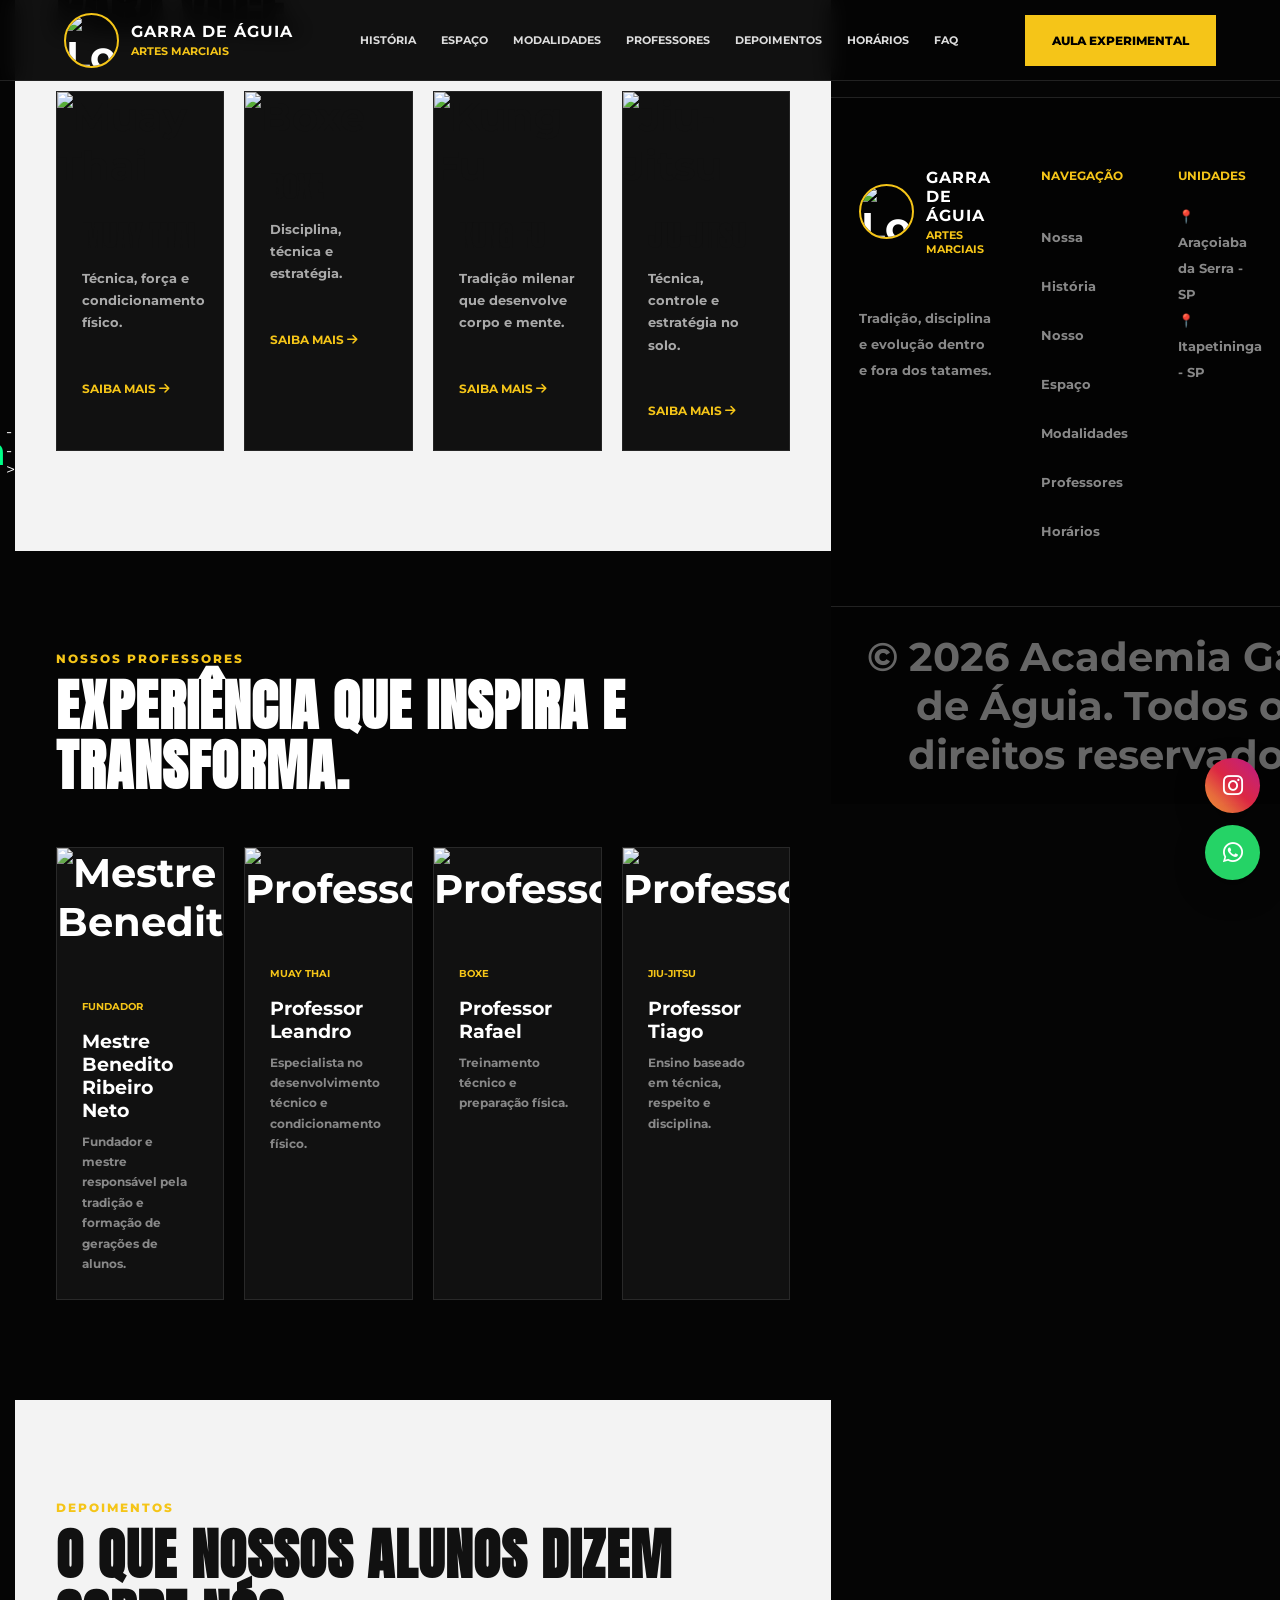
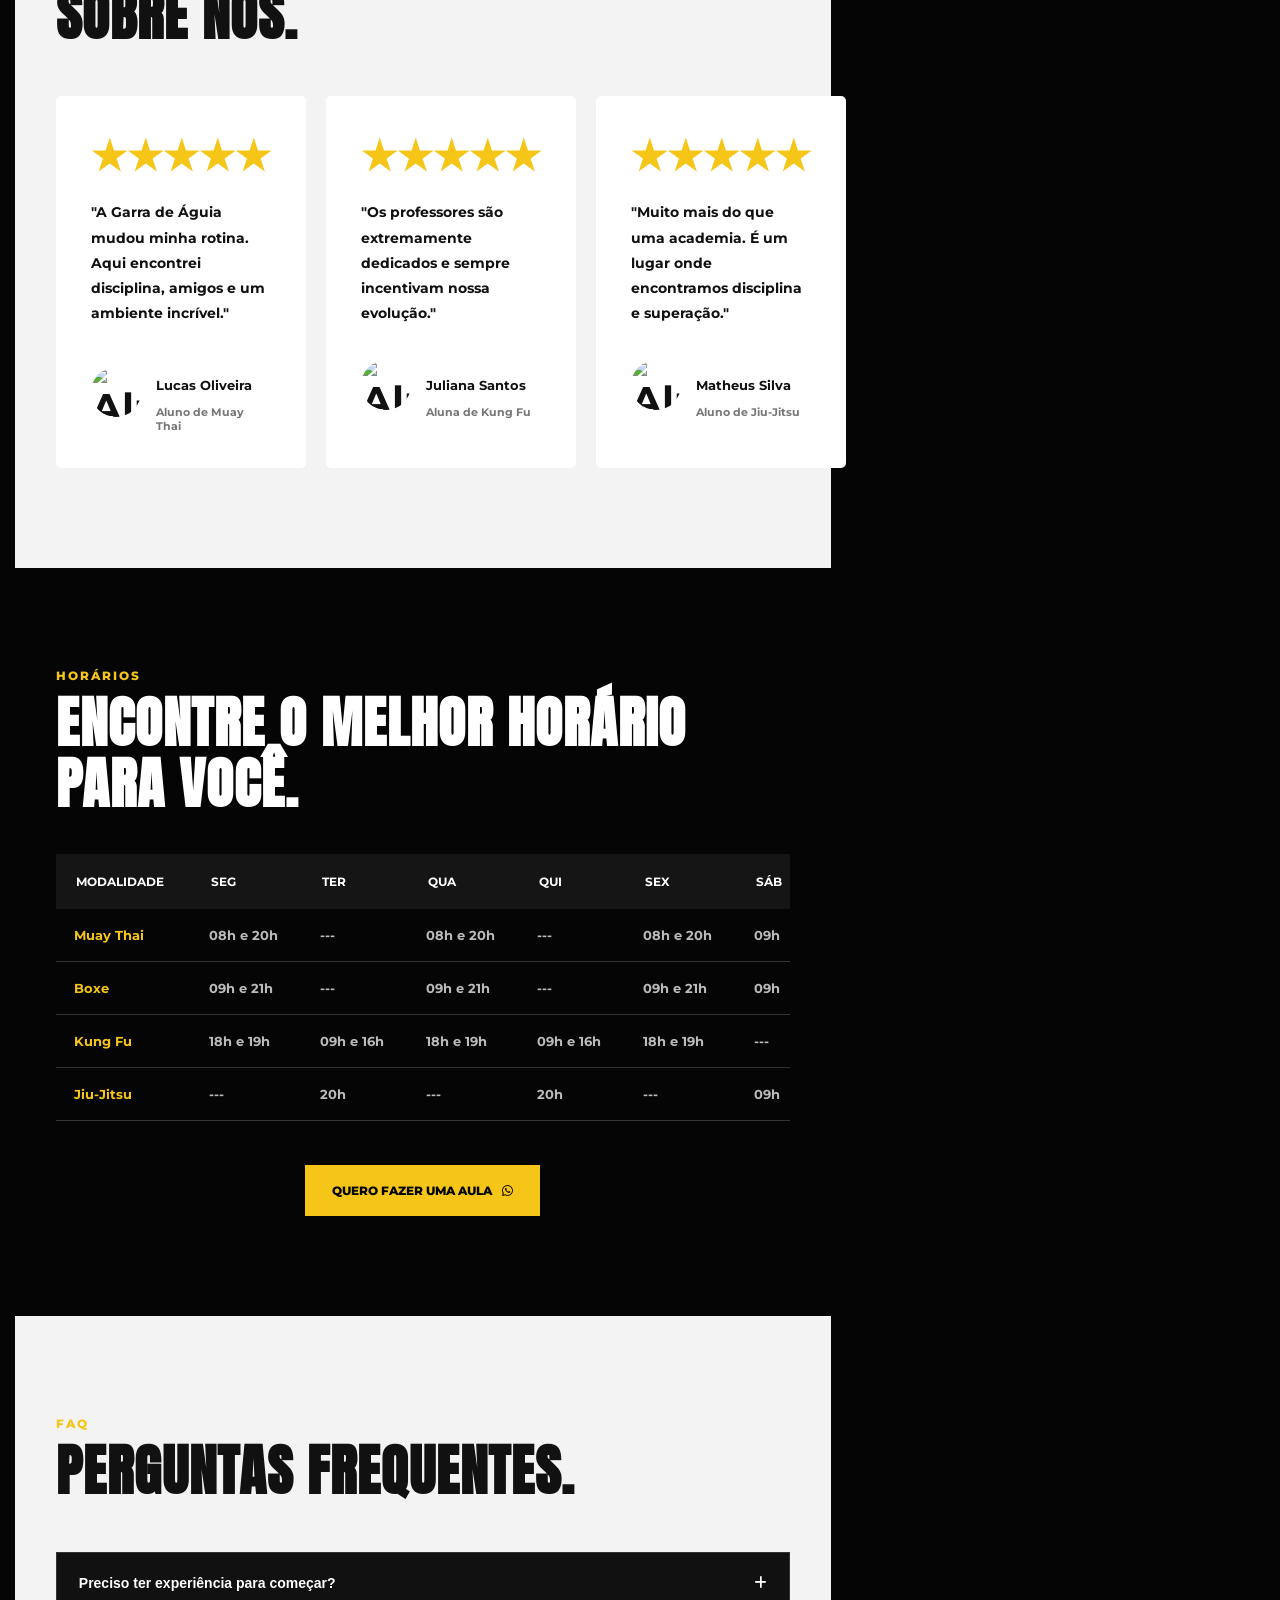
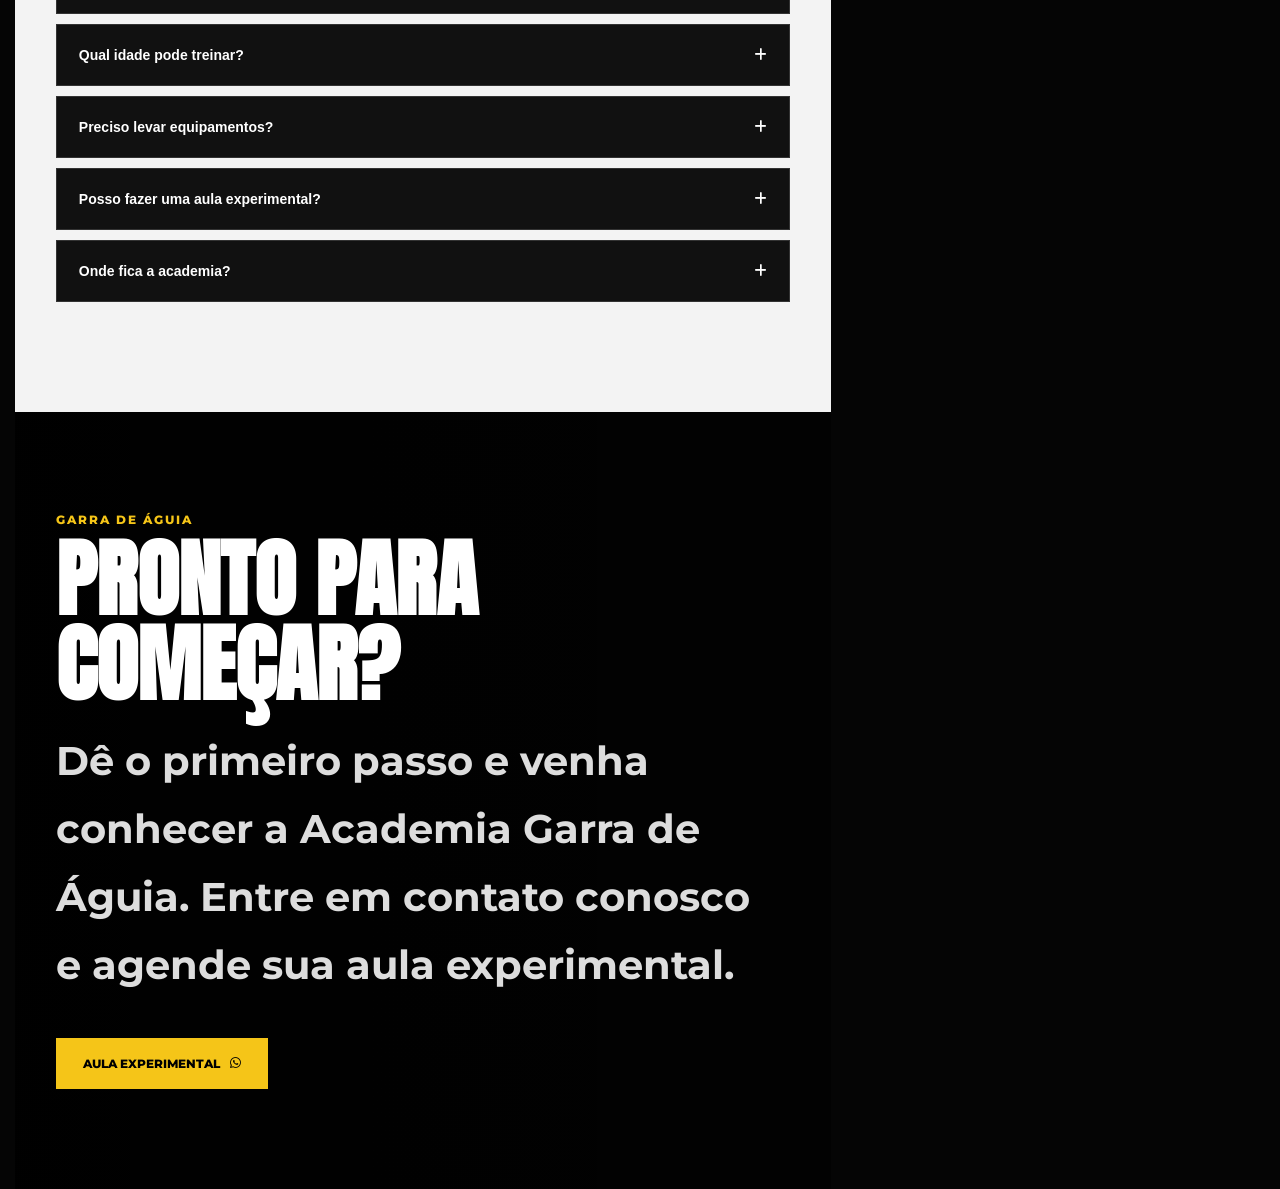
==== commit b87d4b1c: "Alterações no design FIgma Atualização da hero e sections com design" ====
--- a/index2.html
+++ b/index2.html
@@ -1,5 +1,5 @@
 <!DOCTYPE html>
-<!--
+
 <html lang="pt-BR">
 <head>
   <meta charset="UTF-8">
